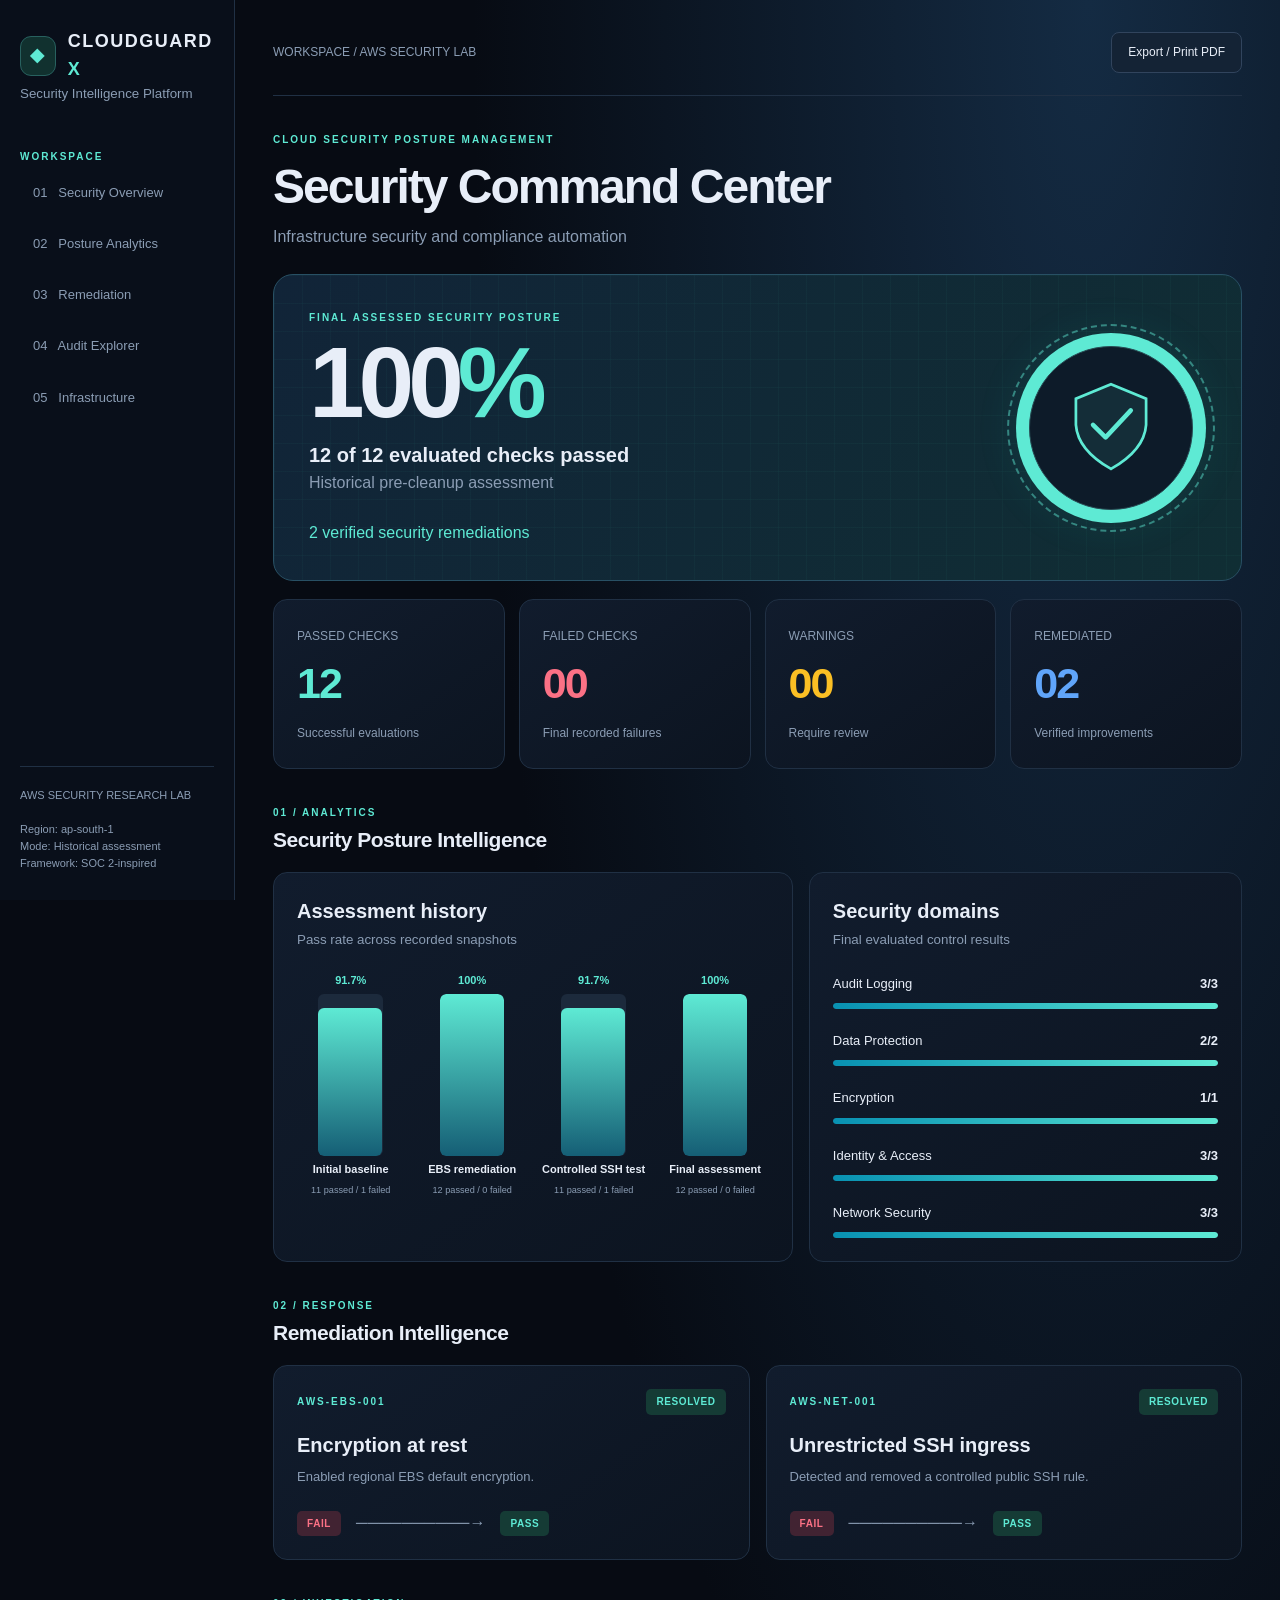
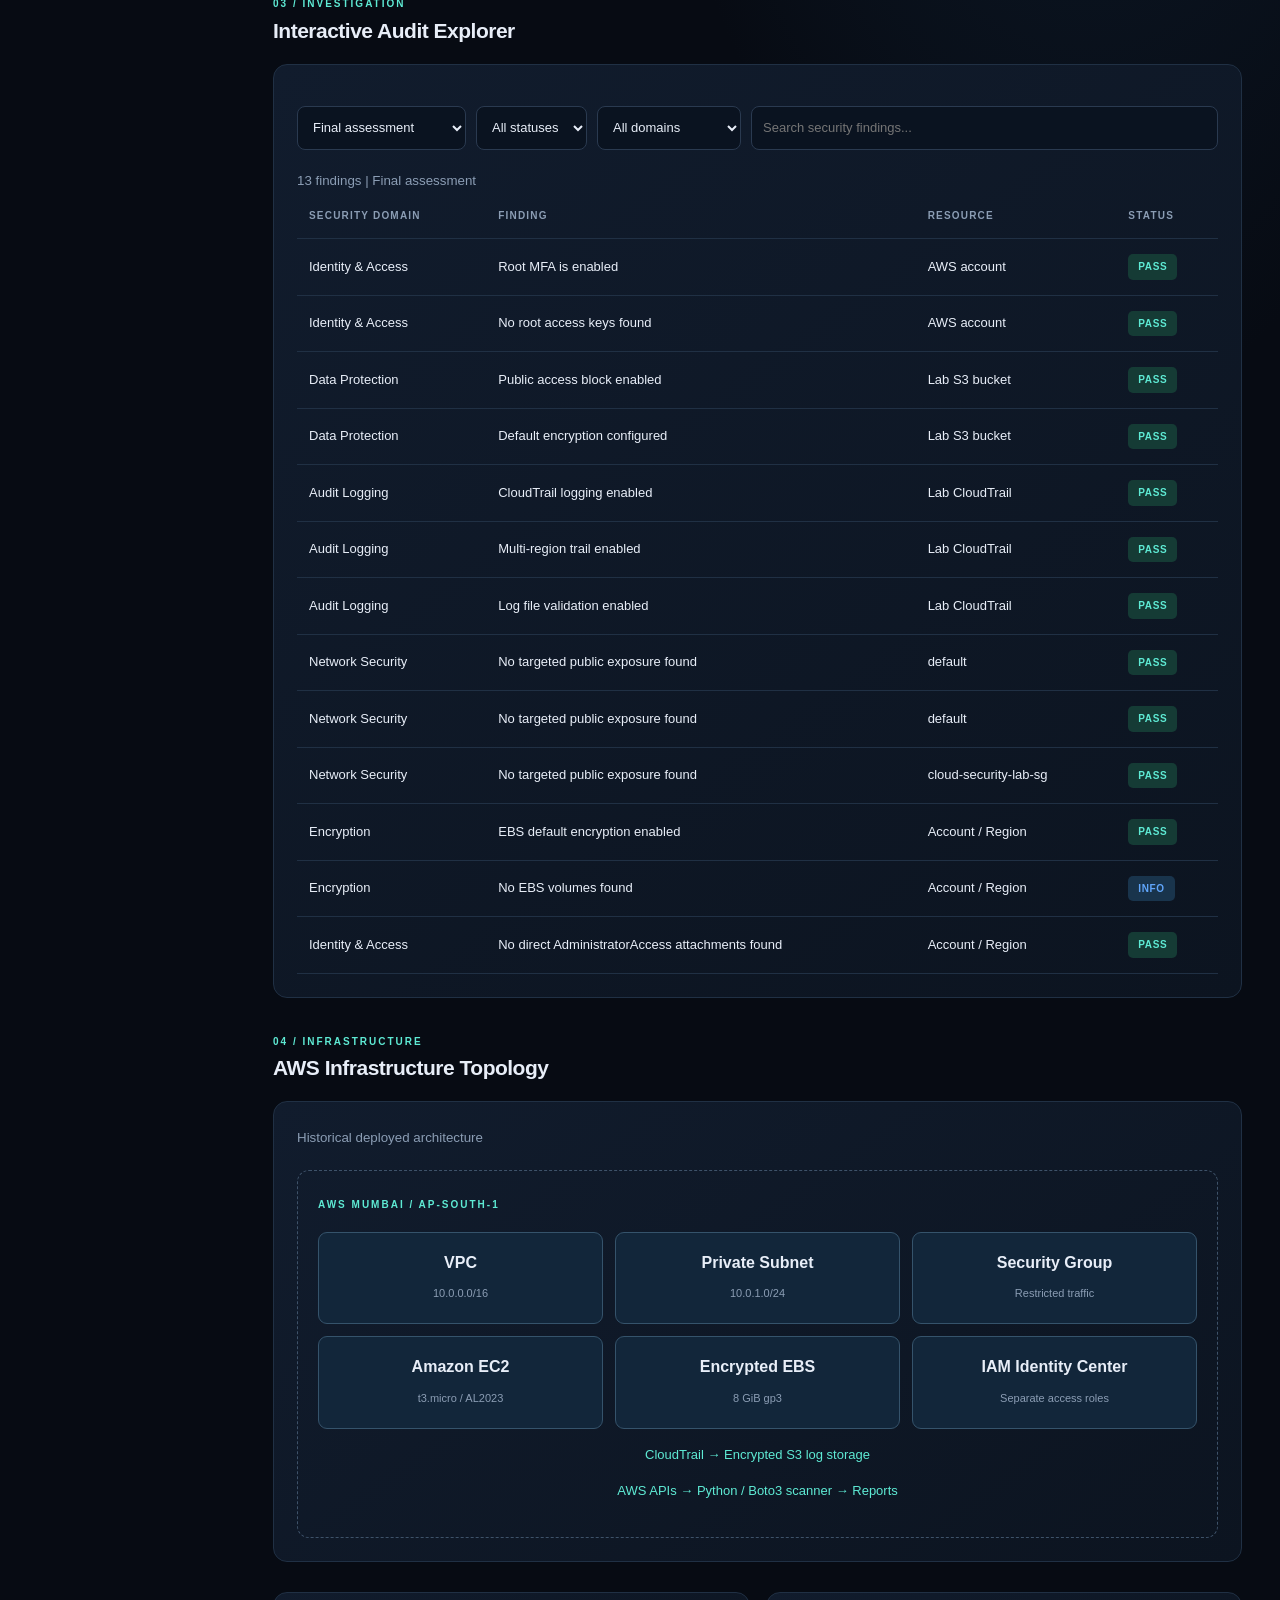
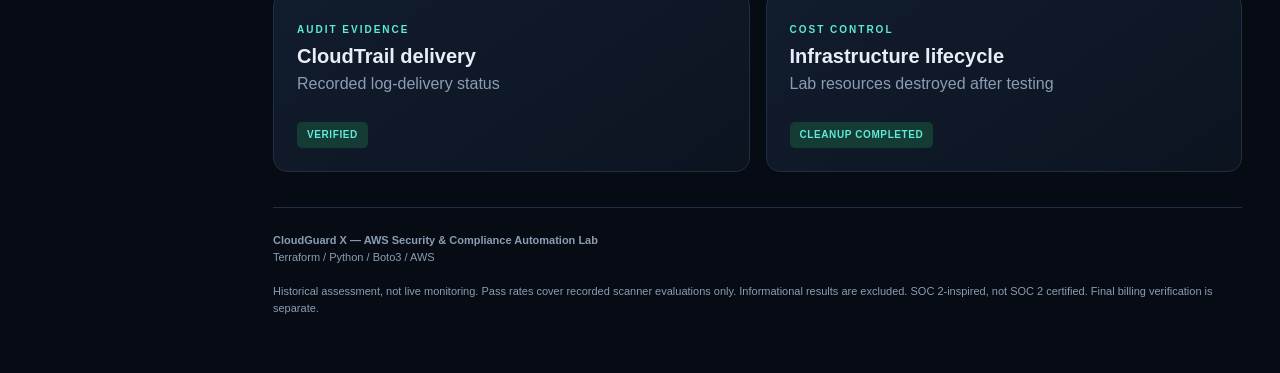
==== docs/index.html @ 939eb511 "Initial release: CloudGuard X Implemented AWS cloud security infrastructure using Terraform, automat" ====
<!DOCTYPE html>
<html lang="en">
<head>
<meta charset="UTF-8">
<meta name="viewport" content="width=device-width,initial-scale=1">
<title>CloudGuard X | Security Intelligence</title>
<style>
:root {
  --bg:#070b13;
  --panel:#0d1725;
  --line:#203044;
  --text:#e8eef8;
  --muted:#8b9db4;
  --green:#5eead4;
  --red:#fb7185;
  --yellow:#fbbf24;
  --blue:#60a5fa;
}

* {box-sizing:border-box}
html {scroll-behavior:smooth}

body {
  margin:0;
  color:var(--text);
  background:
    radial-gradient(ellipse at 85% 0%,#142b43,transparent 40%),
    var(--bg);
  font-family:-apple-system,BlinkMacSystemFont,
              "Segoe UI",sans-serif;
  line-height:1.55;
}

a {color:inherit;text-decoration:none}
button,input,select {font:inherit}
button {cursor:pointer}
h1,h2,h3,p {margin:0}
h1 {font-size:clamp(30px,4vw,48px);letter-spacing:-2px}
h2 {font-size:21px;letter-spacing:-.5px}
h3 {font-size:20px}
small,.muted {color:var(--muted)}

.eyebrow {
  color:var(--green);
  font-size:10px;
  font-weight:750;
  letter-spacing:2px;
}

.sidebar {
  position:fixed;
  inset:0 auto 0 0;
  width:235px;
  padding:28px 20px;
  background:#090f1a;
  border-right:1px solid var(--line);
  display:flex;
  flex-direction:column;
  z-index:10;
}

.logo {
  display:flex;
  align-items:center;
  gap:12px;
  font-size:18px;
  font-weight:800;
  letter-spacing:1.5px;
}

.logo-icon {
  display:grid;
  place-items:center;
  width:40px;height:40px;
  border:1px solid #28615f;
  border-radius:11px;
  color:var(--green);
  background:#11312f;
}

nav {margin-top:45px}
nav a {
  display:block;
  color:var(--muted);
  font-size:13px;
  padding:13px;
  margin:5px 0;
  border-radius:8px;
  transition:.2s;
}

nav a:hover {
  background:#142a39;
  color:var(--green);
  transform:translateX(3px);
}

.sidebar-bottom {
  margin-top:auto;
  border-top:1px solid var(--line);
  padding-top:20px;
  font-size:11px;
  color:var(--muted);
}

main {
  margin-left:235px;
  padding:32px 38px;
  max-width:1800px;
}

.between {
  display:flex;
  align-items:center;
  justify-content:space-between;
  gap:12px;
}

.topbar {
  padding-bottom:22px;
  border-bottom:1px solid var(--line);
  font-size:12px;
}

.btn {
  color:var(--text);
  background:#142335;
  border:1px solid #31445d;
  padding:10px 16px;
  border-radius:8px;
  font-size:12px;
}

.btn:hover {border-color:var(--green)}

.page-title {padding:30px 0 24px}
.page-title p {color:var(--muted)}

.hero {
  position:relative;
  overflow:hidden;
  display:flex;
  align-items:center;
  justify-content:space-between;
  gap:30px;
  border:1px solid #285064;
  border-radius:20px;
  padding:35px;
  background:
    linear-gradient(#5eead408 1px,transparent 1px),
    linear-gradient(90deg,#5eead408 1px,transparent 1px),
    linear-gradient(120deg,#112438,#102e34);
  background-size:28px 28px,28px 28px,100% 100%;
}

.score {
  font-size:clamp(65px,8vw,100px);
  line-height:1.15;
  font-weight:800;
  letter-spacing:-6px;
}

.green {color:var(--green)}
.red {color:var(--red)}
.yellow {color:var(--yellow)}
.blue {color:var(--blue)}

.radar {
  width:190px;height:190px;
  flex-shrink:0;
  border-radius:50%;
  padding:13px;
  background:conic-gradient(
    var(--green) var(--score),#26394a 0
  );
  box-shadow:0 0 45px #2dd4bf18;
}

.radar-inner {
  width:100%;height:100%;
  border:1px solid #284c54;
  border-radius:50%;
  background:#0d1b29;
  display:grid;
  place-items:center;
}

.radar svg {width:90px}

.metrics {
  display:grid;
  grid-template-columns:repeat(4,1fr);
  gap:14px;
  margin:18px 0 28px;
}

.panel,.metric-card {
  background:linear-gradient(145deg,#111c2d,#0c1420);
  border:1px solid var(--line);
  border-radius:14px;
  padding:23px;
}

.metric-card {transition:.25s}
.metric-card:hover {
  transform:translateY(-4px);
  border-color:#3e6378;
}

.metric-card small {font-size:12px}

.metric {
  font-size:43px;
  font-weight:750;
  letter-spacing:-2px;
  line-height:1.3;
  margin:8px 0;
}

.columns {
  display:grid;
  grid-template-columns:1.2fr 1fr;
  gap:16px;
}

.section {margin-top:30px}
.section-title {margin-bottom:16px}

.chart {
  height:225px;
  display:grid;
  grid-template-columns:repeat(4,1fr);
  gap:14px;
  margin-top:20px;
}

.history-item {
  display:flex;
  flex-direction:column;
  align-items:center;
  text-align:center;
  font-size:11px;
  gap:5px;
}

.chart-value {
  color:var(--green);
  font-weight:700;
}

.chart-track {
  width:60%;
  flex:1;
  background:#1c2a3c;
  border-radius:6px;
  display:flex;
  align-items:flex-end;
  overflow:hidden;
}

.chart-bar {
  width:100%;
  background:linear-gradient(0deg,#155e75,#5eead4);
  border-radius:6px;
}

.domain {margin-top:22px;font-size:13px}

.track {
  background:#233145;
  height:6px;
  border-radius:20px;
  overflow:hidden;
  margin-top:9px;
}

.track i {
  display:block;
  height:100%;
  border-radius:20px;
  background:linear-gradient(90deg,#0891b2,#5eead4);
}

.two {
  display:grid;
  grid-template-columns:1fr 1fr;
  gap:16px;
}

.remediation h3 {margin:15px 0 6px}
.remediation p {font-size:13px;color:var(--muted)}
.transition {margin-top:24px;display:flex;gap:15px}

.status {
  display:inline-block;
  font-weight:700;
  font-size:10px;
  letter-spacing:.6px;
  padding:5px 10px;
  border-radius:5px;
  white-space:nowrap;
}

.pass {color:var(--green);background:#153b35}
.fail {color:var(--red);background:#412332}
.warn {color:var(--yellow);background:#3e3120}
.info {color:var(--blue);background:#19344c}

.toolbar {
  display:flex;
  flex-wrap:wrap;
  gap:10px;
  margin:18px 0;
}

select,input {
  background:#0a1320;
  color:var(--text);
  border:1px solid #2a3a50;
  border-radius:8px;
  padding:11px;
  font-size:13px;
  outline:none;
}

input:focus,select:focus {border-color:var(--green)}
input {flex:1;min-width:160px}

.table-wrap {overflow-x:auto}
table {width:100%;border-collapse:collapse;font-size:13px}
th,td {
  text-align:left;
  padding:15px 12px;
  border-bottom:1px solid var(--line);
}
th {
  color:var(--muted);
  font-size:10px;
  text-transform:uppercase;
  letter-spacing:1.2px;
}
tbody tr:hover {background:#152338}

.architecture {
  padding:20px;
  border:1px dashed #3e5269;
  border-radius:12px;
  margin-top:20px;
}

.nodes {
  display:grid;
  grid-template-columns:repeat(3,1fr);
  gap:12px;
  margin:16px 0;
}

.node {
  border:1px solid #35536b;
  background:#12263a;
  padding:18px 10px;
  text-align:center;
  border-radius:9px;
}

.node b {display:block;margin-bottom:5px}
.node small {font-size:11px}

.flow {
  text-align:center;
  color:var(--green);
  font-size:13px;
  margin:16px 0;
}

footer {
  border-top:1px solid var(--line);
  margin-top:35px;
  padding:24px 0;
  color:var(--muted);
  font-size:11px;
}

@media(max-width:1100px) {
  .sidebar {width:190px}
  main {margin-left:190px;padding:25px}
  .columns {grid-template-columns:1fr}
}

@media(max-width:800px) {
  .sidebar {display:none}
  main {margin:0;padding:20px}
  .metrics {grid-template-columns:repeat(2,1fr)}
  .two {grid-template-columns:1fr}
}

@media(max-width:500px) {
  .hero {flex-direction:column;align-items:flex-start}
  .radar {align-self:center}
  .nodes {grid-template-columns:1fr}
  .panel {padding:16px}
}

@media print {
  .sidebar,.toolbar,.btn {display:none}
  main {margin:0;padding:10px}
  body {-webkit-print-color-adjust:exact;print-color-adjust:exact}
  .panel,.hero {break-inside:avoid}
}

@keyframes radarSpin {
    to { transform: rotate(360deg); }
}

@keyframes shieldPulse {
    0%, 100% {
        filter: drop-shadow(0 0 5px #5eead4);
    }
    50% {
        filter: drop-shadow(0 0 20px #5eead4);
    }
}

@keyframes growUp {
    from { transform: scaleY(0); }
    to { transform: scaleY(1); }
}

@keyframes growRight {
    from { transform: scaleX(0); }
    to { transform: scaleX(1); }
}

@keyframes gridMove {
    from { background-position: 0 0; }
    to { background-position: 28px 28px; }
}

.radar {
    position: relative;
    isolation: isolate;
}

.radar::after {
    content: "";
    position: absolute;
    inset: -9px;
    border: 2px dashed #5eead477;
    border-radius: 50%;
    animation: radarSpin 18s linear infinite;
    pointer-events: none;
}

.radar-inner svg {
    animation: shieldPulse 3s ease-in-out infinite;
}

.hero {
    animation: gridMove 5s linear infinite;
}

.chart-bar {
    transform-origin: bottom;
    animation: growUp 1.6s ease-out both;
}

.track i {
    transform-origin: left;
    animation: growRight 1.8s ease-out both;
}

.node {
    transition: transform .3s, box-shadow .3s,
                border-color .3s;
}

.node:hover {
    transform: translateY(-5px);
    border-color: #5eead4;
    box-shadow: 0 0 25px #2dd4bf25;
}

.metric-card:hover {
    box-shadow: 0 0 30px #5eead415;
}

.reveal {
    opacity: 0;
    transform: translateY(20px);
    transition: opacity .7s ease, transform .7s ease;
}

.reveal.visible {
    opacity: 1;
    transform: translateY(0);
}

@media (prefers-reduced-motion: reduce) {
    *, *::before, *::after {
        animation: none !important;
        transition: none !important;
        scroll-behavior: auto !important;
    }

    .reveal {
        opacity: 1;
        transform: none;
    }
}

@media print {
    .reveal {
        opacity: 1;
        transform: none;
    }
}
</style>
</head>

<body>

<aside class="sidebar">
  <div class="logo">
    <span class="logo-icon">&#9670;</span>
    <span>CLOUDGUARD <span class="green">X</span></span>
  </div>
  <small>Security Intelligence Platform</small>

  <nav>
    <div class="eyebrow">WORKSPACE</div>
    <a href="#overview">01 &nbsp; Security Overview</a>
    <a href="#analytics">02 &nbsp; Posture Analytics</a>
    <a href="#remediation">03 &nbsp; Remediation</a>
    <a href="#explorer">04 &nbsp; Audit Explorer</a>
    <a href="#architecture">05 &nbsp; Infrastructure</a>
  </nav>

  <div class="sidebar-bottom">
    AWS SECURITY RESEARCH LAB<br><br>
    Region: ap-south-1<br>
    Mode: Historical assessment<br>
    Framework: SOC 2-inspired
  </div>
</aside>

<main>

<div class="topbar between">
  <span class="muted">WORKSPACE / AWS SECURITY LAB</span>
  <button class="btn" onclick="window.print()">
    Export / Print PDF
  </button>
</div>

<header class="page-title" id="overview">
  <span class="eyebrow">CLOUD SECURITY POSTURE MANAGEMENT</span>
  <h1>Security Command Center</h1>
  <p>Infrastructure security and compliance automation</p>
</header>

<section class="hero">
  <div>
    <div class="eyebrow">FINAL ASSESSED SECURITY POSTURE</div>
    <div class="score">100<span class="green">%</span></div>
    <h3>12 of 12 evaluated checks passed</h3>
    <p class="muted">Historical pre-cleanup assessment</p>
    <br>
    <span class="green">2 verified security remediations</span>
  </div>

  <div class="radar" style="--score:100.0%">
    <div class="radar-inner">
      <svg viewBox="0 0 100 110">
        <path d="M50 7 L89 23 V52 Q87 80 50 101
                 Q13 80 11 52 V23 Z"
              fill="#5eead415" stroke="#5eead4"
              stroke-width="3"/>
        <path d="M30 52 L44 66 L72 36"
              fill="none" stroke="#5eead4"
              stroke-width="5" stroke-linecap="round"
              stroke-linejoin="round"/>
      </svg>
    </div>
  </div>
</section>

<div class="metrics">
  <div class="metric-card">
    <small>PASSED CHECKS</small>
    <div class="metric green">12</div>
    <small>Successful evaluations</small>
  </div>
  <div class="metric-card">
    <small>FAILED CHECKS</small>
    <div class="metric red">00</div>
    <small>Final recorded failures</small>
  </div>
  <div class="metric-card">
    <small>WARNINGS</small>
    <div class="metric yellow">00</div>
    <small>Require review</small>
  </div>
  <div class="metric-card">
    <small>REMEDIATED</small>
    <div class="metric blue">02</div>
    <small>Verified improvements</small>
  </div>
</div>

<section id="analytics" class="section">
  <div class="section-title">
    <span class="eyebrow">01 / ANALYTICS</span>
    <h2>Security Posture Intelligence</h2>
  </div>
  <div class="columns">
    <div class="panel">
      <h3>Assessment history</h3>
      <small>Pass rate across recorded snapshots</small>
      <div class="chart">
    <div class="history-item">
      <div class="chart-value">91.7%</div>
      <div class="chart-track">
        <div class="chart-bar"
             style="height:91.7%"></div>
      </div>
      <strong>Initial baseline</strong>
      <small>11 passed /
             1 failed</small>
    </div>
    
    <div class="history-item">
      <div class="chart-value">100%</div>
      <div class="chart-track">
        <div class="chart-bar"
             style="height:100.0%"></div>
      </div>
      <strong>EBS remediation</strong>
      <small>12 passed /
             0 failed</small>
    </div>
    
    <div class="history-item">
      <div class="chart-value">91.7%</div>
      <div class="chart-track">
        <div class="chart-bar"
             style="height:91.7%"></div>
      </div>
      <strong>Controlled SSH test</strong>
      <small>11 passed /
             1 failed</small>
    </div>
    
    <div class="history-item">
      <div class="chart-value">100%</div>
      <div class="chart-track">
        <div class="chart-bar"
             style="height:100.0%"></div>
      </div>
      <strong>Final assessment</strong>
      <small>12 passed /
             0 failed</small>
    </div>
    </div>
    </div>

    <div class="panel">
      <h3>Security domains</h3>
      <small>Final evaluated control results</small>
      
    <div class="domain">
      <div class="between">
        <span>Audit Logging</span>
        <strong>3/3</strong>
      </div>
      <div class="track">
        <i style="width:100.0%"></i>
      </div>
    </div>
    
    <div class="domain">
      <div class="between">
        <span>Data Protection</span>
        <strong>2/2</strong>
      </div>
      <div class="track">
        <i style="width:100.0%"></i>
      </div>
    </div>
    
    <div class="domain">
      <div class="between">
        <span>Encryption</span>
        <strong>1/1</strong>
      </div>
      <div class="track">
        <i style="width:100.0%"></i>
      </div>
    </div>
    
    <div class="domain">
      <div class="between">
        <span>Identity &amp; Access</span>
        <strong>3/3</strong>
      </div>
      <div class="track">
        <i style="width:100.0%"></i>
      </div>
    </div>
    
    <div class="domain">
      <div class="between">
        <span>Network Security</span>
        <strong>3/3</strong>
      </div>
      <div class="track">
        <i style="width:100.0%"></i>
      </div>
    </div>
    
    </div>
  </div>
</section>

<section id="remediation" class="section">
  <div class="section-title">
    <span class="eyebrow">02 / RESPONSE</span>
    <h2>Remediation Intelligence</h2>
  </div>
  <div class="two">
    <article class="panel remediation">
      <div class="between">
        <span class="eyebrow">AWS-EBS-001</span>
        <span class="status pass">RESOLVED</span>
      </div>
      <h3>Encryption at rest</h3>
      <p>Enabled regional EBS default encryption.</p>
      <div class="transition">
        <span class="status fail">FAIL</span>
        <span class="muted">──────────→</span>
        <span class="status pass">
          PASS
        </span>
      </div>
    </article>
    
    <article class="panel remediation">
      <div class="between">
        <span class="eyebrow">AWS-NET-001</span>
        <span class="status pass">RESOLVED</span>
      </div>
      <h3>Unrestricted SSH ingress</h3>
      <p>Detected and removed a controlled public SSH rule.</p>
      <div class="transition">
        <span class="status fail">FAIL</span>
        <span class="muted">──────────→</span>
        <span class="status pass">
          PASS
        </span>
      </div>
    </article>
    </div>
</section>

<section id="explorer" class="section">
  <div class="section-title">
    <span class="eyebrow">03 / INVESTIGATION</span>
    <h2>Interactive Audit Explorer</h2>
  </div>

  <div class="panel">
    <div class="toolbar">
      <select id="stage" aria-label="Audit snapshot">
        <option value="baseline">Baseline</option>
        <option value="ebs">EBS remediation</option>
        <option value="ssh">SSH misconfiguration</option>
        <option value="final" selected>Final assessment</option>
      </select>

      <select id="status" aria-label="Status">
        <option value="ALL">All statuses</option>
        <option>PASS</option>
        <option>FAIL</option>
        <option>WARN</option>
        <option>INFO</option>
      </select>

      <select id="domain" aria-label="Security domain">
        <option value="ALL">All domains</option>
      </select>

      <input id="search" aria-label="Search findings"
             placeholder="Search security findings...">
    </div>

    <small id="result-count"></small>

    <div class="table-wrap">
      <table>
        <thead>
          <tr>
            <th>Security domain</th>
            <th>Finding</th>
            <th>Resource</th>
            <th>Status</th>
          </tr>
        </thead>
        <tbody id="results"></tbody>
      </table>
    </div>
  </div>
</section>

<section id="architecture" class="section">
  <div class="section-title">
    <span class="eyebrow">04 / INFRASTRUCTURE</span>
    <h2>AWS Infrastructure Topology</h2>
  </div>

  <div class="panel">
    <small>Historical deployed architecture</small>

    <div class="architecture">
      <span class="eyebrow">AWS MUMBAI / AP-SOUTH-1</span>

      <div class="nodes">
        <div class="node">
          <b>VPC</b><small>10.0.0.0/16</small>
        </div>
        <div class="node">
          <b>Private Subnet</b><small>10.0.1.0/24</small>
        </div>
        <div class="node">
          <b>Security Group</b><small>Restricted traffic</small>
        </div>
        <div class="node">
          <b>Amazon EC2</b><small>t3.micro / AL2023</small>
        </div>
        <div class="node">
          <b>Encrypted EBS</b><small>8 GiB gp3</small>
        </div>
        <div class="node">
          <b>IAM Identity Center</b><small>Separate access roles</small>
        </div>
      </div>

      <div class="flow">CloudTrail &#8594; Encrypted S3 log storage</div>
      <div class="flow">AWS APIs &#8594; Python / Boto3 scanner &#8594; Reports</div>
    </div>
  </div>

  <div class="two section">
    <div class="panel">
      <span class="eyebrow">AUDIT EVIDENCE</span>
      <h3>CloudTrail delivery</h3>
      <p class="muted">Recorded log-delivery status</p><br>
      <span class="status pass">
        VERIFIED
      </span>
    </div>

    <div class="panel">
      <span class="eyebrow">COST CONTROL</span>
      <h3>Infrastructure lifecycle</h3>
      <p class="muted">Lab resources destroyed after testing</p><br>
      <span class="status pass">CLEANUP COMPLETED</span>
    </div>
  </div>
</section>

<footer>
  <strong>CloudGuard X — AWS Security & Compliance Automation Lab</strong>
  <p>Terraform / Python / Boto3 / AWS</p><br>
  <p>Historical assessment, not live monitoring.
     Pass rates cover recorded scanner evaluations only.
     Informational results are excluded.
     SOC 2-inspired, not SOC 2 certified.
     Final billing verification is separate.</p>
</footer>

</main>

<script type="application/json" id="audit-data">{"snapshots": {"baseline": [{"domain": "Identity & Access", "resource": "AWS account", "status": "PASS", "message": "Root MFA is enabled"}, {"domain": "Identity & Access", "resource": "AWS account", "status": "PASS", "message": "No root access keys found"}, {"domain": "Data Protection", "resource": "Lab S3 bucket", "status": "PASS", "message": "Public access block enabled"}, {"domain": "Data Protection", "resource": "Lab S3 bucket", "status": "PASS", "message": "Default encryption configured"}, {"domain": "Audit Logging", "resource": "Lab CloudTrail", "status": "PASS", "message": "CloudTrail logging enabled"}, {"domain": "Audit Logging", "resource": "Lab CloudTrail", "status": "PASS", "message": "Multi-region trail enabled"}, {"domain": "Audit Logging", "resource": "Lab CloudTrail", "status": "PASS", "message": "Log file validation enabled"}, {"domain": "Network Security", "resource": "default", "status": "PASS", "message": "No targeted public exposure found"}, {"domain": "Network Security", "resource": "default", "status": "PASS", "message": "No targeted public exposure found"}, {"domain": "Network Security", "resource": "cloud-security-lab-sg", "status": "PASS", "message": "No targeted public exposure found"}, {"domain": "Encryption", "resource": "Account / Region", "status": "FAIL", "message": "EBS default encryption disabled"}, {"domain": "Encryption", "resource": "Account / Region", "status": "INFO", "message": "No EBS volumes found"}, {"domain": "Identity & Access", "resource": "Account / Region", "status": "PASS", "message": "No direct AdministratorAccess attachments found"}], "ebs": [{"domain": "Identity & Access", "resource": "AWS account", "status": "PASS", "message": "Root MFA is enabled"}, {"domain": "Identity & Access", "resource": "AWS account", "status": "PASS", "message": "No root access keys found"}, {"domain": "Data Protection", "resource": "Lab S3 bucket", "status": "PASS", "message": "Public access block enabled"}, {"domain": "Data Protection", "resource": "Lab S3 bucket", "status": "PASS", "message": "Default encryption configured"}, {"domain": "Audit Logging", "resource": "Lab CloudTrail", "status": "PASS", "message": "CloudTrail logging enabled"}, {"domain": "Audit Logging", "resource": "Lab CloudTrail", "status": "PASS", "message": "Multi-region trail enabled"}, {"domain": "Audit Logging", "resource": "Lab CloudTrail", "status": "PASS", "message": "Log file validation enabled"}, {"domain": "Network Security", "resource": "default", "status": "PASS", "message": "No targeted public exposure found"}, {"domain": "Network Security", "resource": "default", "status": "PASS", "message": "No targeted public exposure found"}, {"domain": "Network Security", "resource": "cloud-security-lab-sg", "status": "PASS", "message": "No targeted public exposure found"}, {"domain": "Encryption", "resource": "Account / Region", "status": "PASS", "message": "EBS default encryption enabled"}, {"domain": "Encryption", "resource": "Account / Region", "status": "INFO", "message": "No EBS volumes found"}, {"domain": "Identity & Access", "resource": "Account / Region", "status": "PASS", "message": "No direct AdministratorAccess attachments found"}], "ssh": [{"domain": "Identity & Access", "resource": "AWS account", "status": "PASS", "message": "Root MFA is enabled"}, {"domain": "Identity & Access", "resource": "AWS account", "status": "PASS", "message": "No root access keys found"}, {"domain": "Data Protection", "resource": "Lab S3 bucket", "status": "PASS", "message": "Public access block enabled"}, {"domain": "Data Protection", "resource": "Lab S3 bucket", "status": "PASS", "message": "Default encryption configured"}, {"domain": "Audit Logging", "resource": "Lab CloudTrail", "status": "PASS", "message": "CloudTrail logging enabled"}, {"domain": "Audit Logging", "resource": "Lab CloudTrail", "status": "PASS", "message": "Multi-region trail enabled"}, {"domain": "Audit Logging", "resource": "Lab CloudTrail", "status": "PASS", "message": "Log file validation enabled"}, {"domain": "Network Security", "resource": "cloud-security-lab-sg", "status": "FAIL", "message": "SSH open to internet"}, {"domain": "Network Security", "resource": "default", "status": "PASS", "message": "No targeted public exposure found"}, {"domain": "Network Security", "resource": "default", "status": "PASS", "message": "No targeted public exposure found"}, {"domain": "Encryption", "resource": "Account / Region", "status": "PASS", "message": "EBS default encryption enabled"}, {"domain": "Encryption", "resource": "Account / Region", "status": "INFO", "message": "No EBS volumes found"}, {"domain": "Identity & Access", "resource": "Account / Region", "status": "PASS", "message": "No direct AdministratorAccess attachments found"}], "final": [{"domain": "Identity & Access", "resource": "AWS account", "status": "PASS", "message": "Root MFA is enabled"}, {"domain": "Identity & Access", "resource": "AWS account", "status": "PASS", "message": "No root access keys found"}, {"domain": "Data Protection", "resource": "Lab S3 bucket", "status": "PASS", "message": "Public access block enabled"}, {"domain": "Data Protection", "resource": "Lab S3 bucket", "status": "PASS", "message": "Default encryption configured"}, {"domain": "Audit Logging", "resource": "Lab CloudTrail", "status": "PASS", "message": "CloudTrail logging enabled"}, {"domain": "Audit Logging", "resource": "Lab CloudTrail", "status": "PASS", "message": "Multi-region trail enabled"}, {"domain": "Audit Logging", "resource": "Lab CloudTrail", "status": "PASS", "message": "Log file validation enabled"}, {"domain": "Network Security", "resource": "default", "status": "PASS", "message": "No targeted public exposure found"}, {"domain": "Network Security", "resource": "default", "status": "PASS", "message": "No targeted public exposure found"}, {"domain": "Network Security", "resource": "cloud-security-lab-sg", "status": "PASS", "message": "No targeted public exposure found"}, {"domain": "Encryption", "resource": "Account / Region", "status": "PASS", "message": "EBS default encryption enabled"}, {"domain": "Encryption", "resource": "Account / Region", "status": "INFO", "message": "No EBS volumes found"}, {"domain": "Identity & Access", "resource": "Account / Region", "status": "PASS", "message": "No direct AdministratorAccess attachments found"}]}, "labels": {"baseline": "Initial baseline", "ebs": "EBS remediation", "ssh": "Controlled SSH test", "final": "Final assessment"}}</script>
<script>
const model = JSON.parse(
  document.getElementById('audit-data').textContent
);

const stage = document.getElementById('stage');
const status = document.getElementById('status');
const domain = document.getElementById('domain');
const search = document.getElementById('search');
const table = document.getElementById('results');

const domains = [...new Set(
  Object.values(model.snapshots).flat().map(x=>x.domain)
)].sort();

domains.forEach(name=>{
  const option = document.createElement('option');
  option.value = name;
  option.textContent = name;
  domain.appendChild(option);
});

function render() {
  const query = search.value.toLowerCase();

  const items = model.snapshots[stage.value].filter(item=>
    (status.value==='ALL'||item.status===status.value) &&
    (domain.value==='ALL'||item.domain===domain.value) &&
    Object.values(item).join(' ').toLowerCase().includes(query)
  );

  table.replaceChildren();

  items.forEach(item=>{
    const row = document.createElement('tr');

    [item.domain,item.message,item.resource].forEach(value=>{
      const cell = document.createElement('td');
      cell.textContent = value;
      row.appendChild(cell);
    });

    const cell = document.createElement('td');
    const badge = document.createElement('span');
    badge.className = 'status '+item.status.toLowerCase();
    badge.textContent = item.status;
    cell.appendChild(badge);
    row.appendChild(cell);
    table.appendChild(row);
  });

  document.getElementById('result-count').textContent =
    items.length+' findings | '+model.labels[stage.value];
}

[stage,status,domain,search].forEach(control=>
  control.addEventListener('input',render)
);

render();

const reducedMotion = window.matchMedia(
    '(prefers-reduced-motion: reduce)'
).matches;

function animateNumber(element, target, duration) {
    const start = performance.now();

    function update(now) {
        const progress = Math.min(
            (now - start) / duration, 1
        );

        const eased = 1 - Math.pow(1 - progress, 3);

        element.textContent = Math.round(
            target * eased
        ).toString().padStart(2, '0');

        if (progress < 1) {
            requestAnimationFrame(update);
        }
    }

    requestAnimationFrame(update);
}

if (!reducedMotion) {
    document.querySelectorAll('.metric').forEach(el => {
        const target = Number(el.textContent.trim());

        if (Number.isFinite(target)) {
            animateNumber(el, target, 1500);
        }
    });

    if ('IntersectionObserver' in window) {
        const observer = new IntersectionObserver(
            entries => {
                entries.forEach(entry => {
                    if (entry.isIntersecting) {
                        entry.target.classList.add('visible');
                        observer.unobserve(entry.target);
                    }
                });
            },
            { threshold: 0.08 }
        );

        document.querySelectorAll('.section').forEach(el => {
            el.classList.add('reveal');
            observer.observe(el);
        });
    }
}
</script>
</body>
</html>
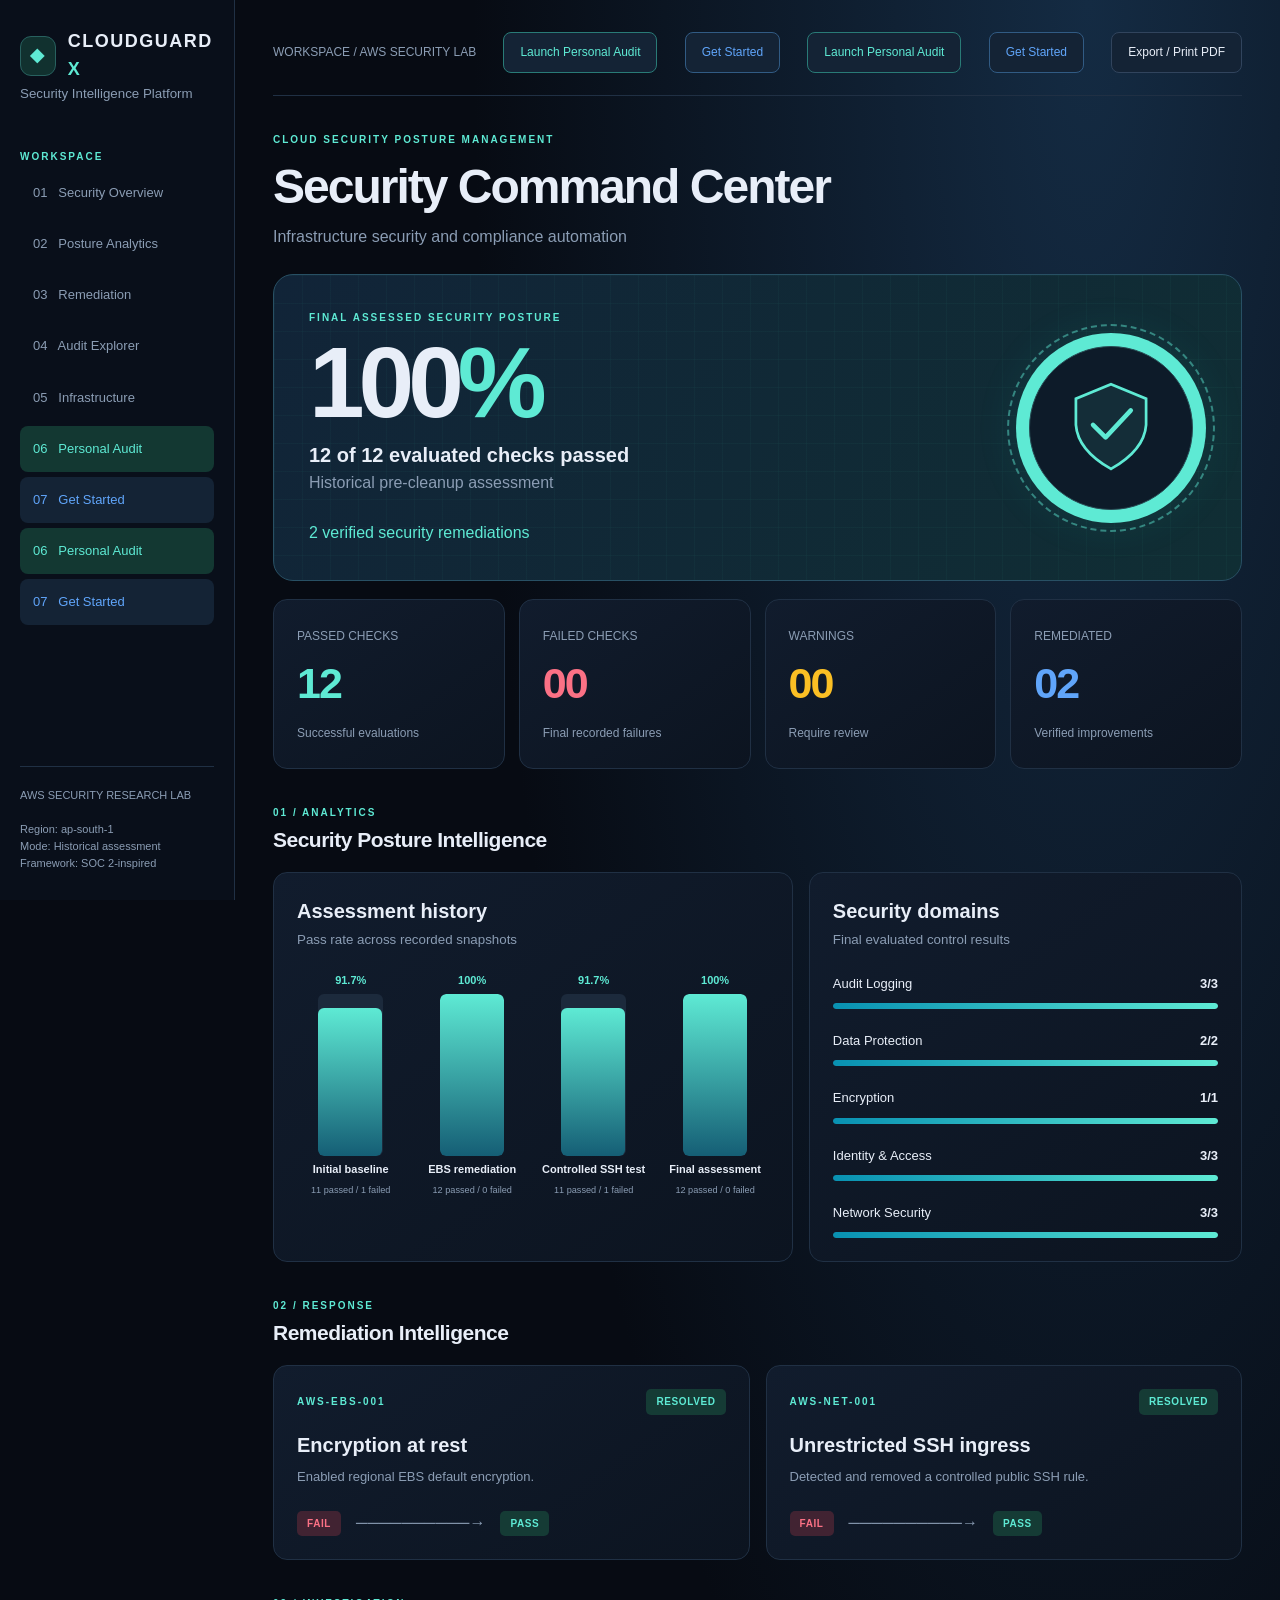
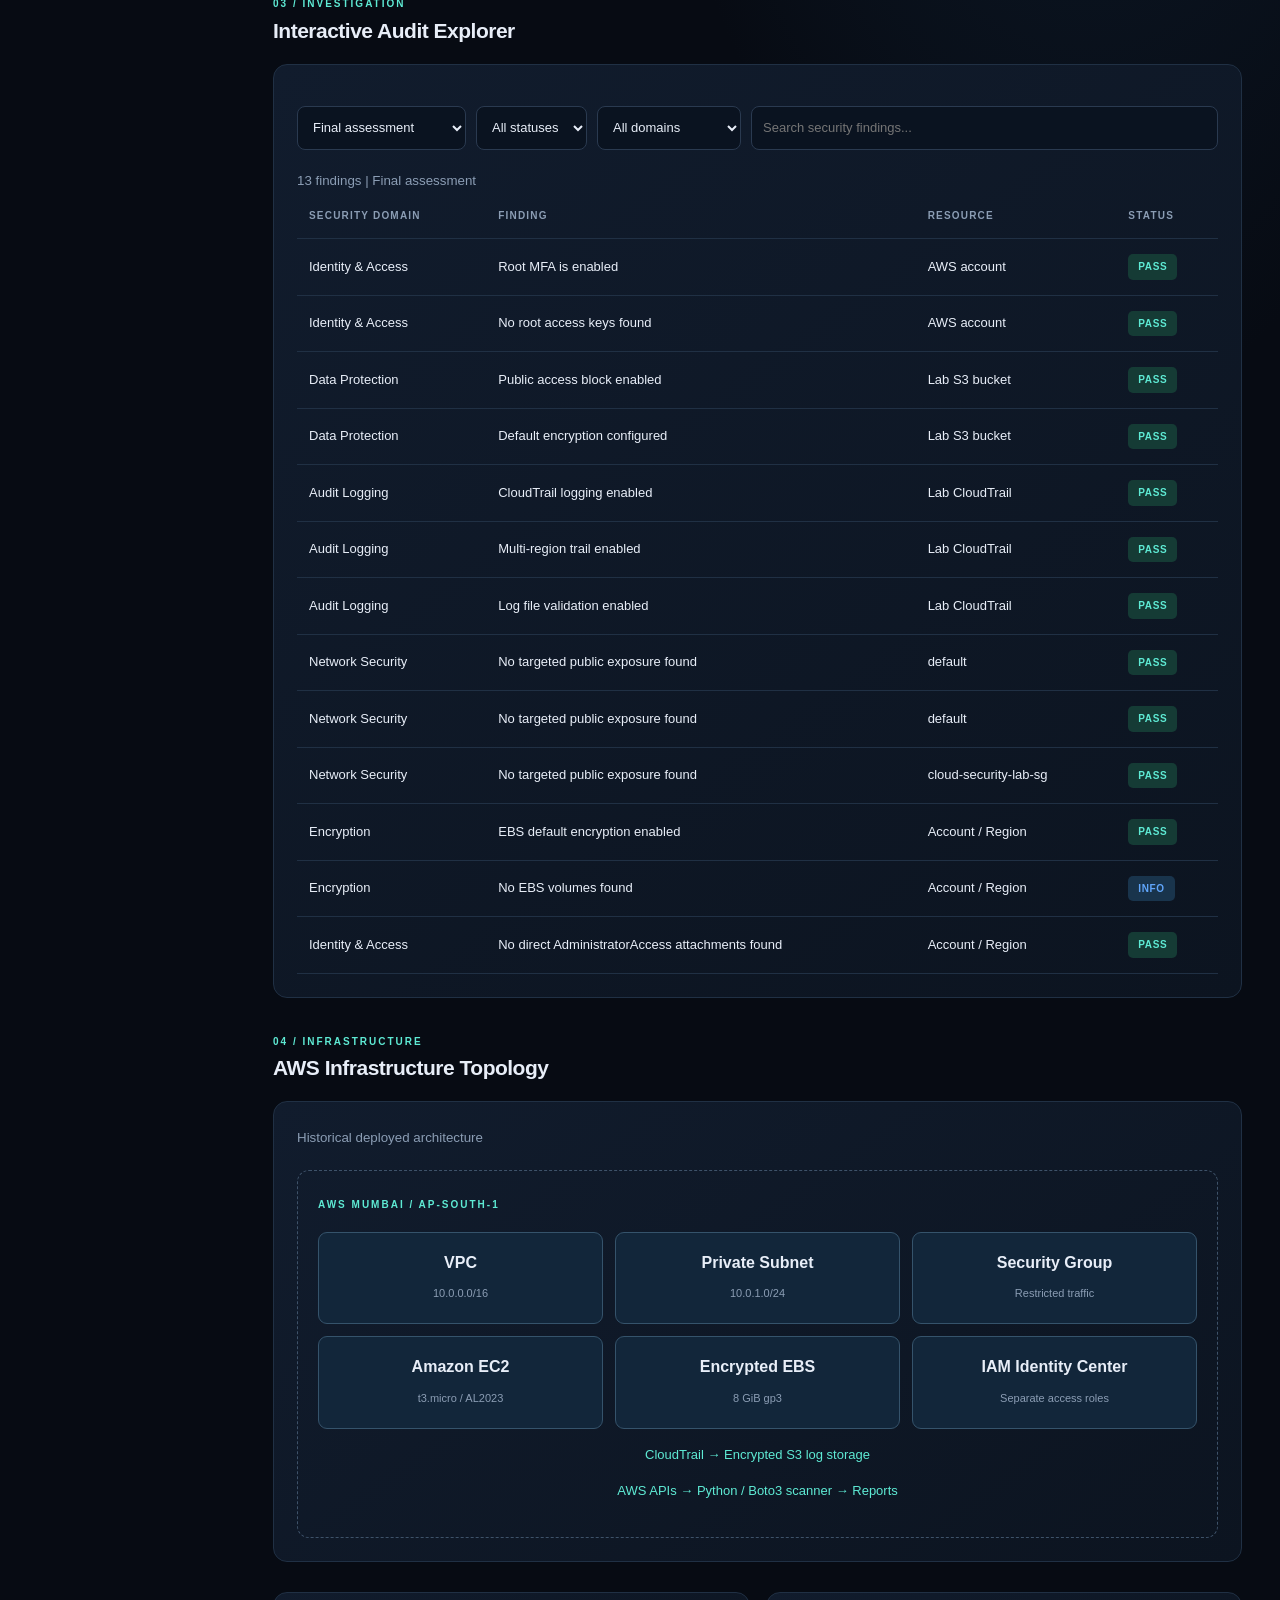
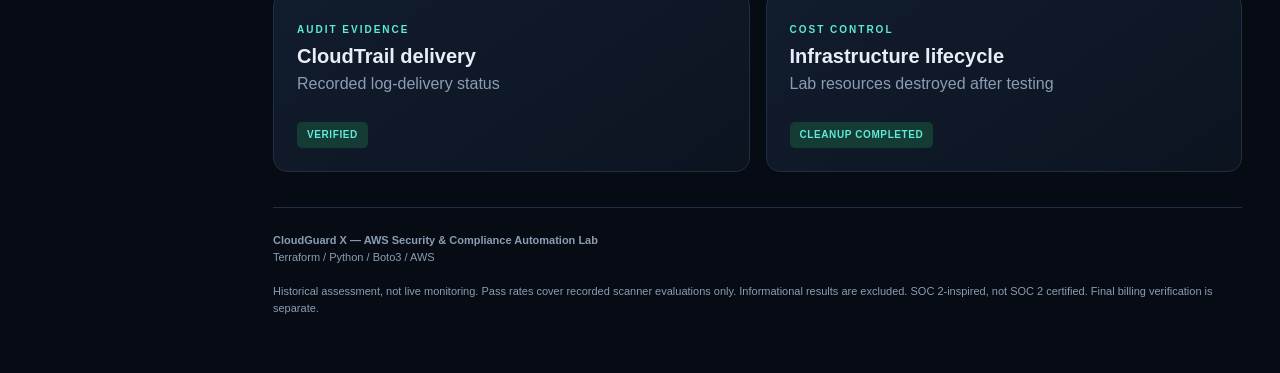
==== commit fc8817a4: "CloudGuard X V2 - Personal AWS Security Assessment Added configurable AWS scanner, structured JSON r" ====
--- a/docs/index.html
+++ b/docs/index.html
@@ -534,6 +534,23 @@
     <a href="#remediation">03 &nbsp; Remediation</a>
     <a href="#explorer">04 &nbsp; Audit Explorer</a>
     <a href="#architecture">05 &nbsp; Infrastructure</a>
+    <a href="personal-audit.html"
+   style="color:#5eead4;background:#133832;">
+    06 &nbsp; Personal Audit
+</a>
+
+<a href="get-started.html"
+   style="color:#60a5fa;background:#142335;">
+    07 &nbsp; Get Started
+</a>
+    <a href="personal-audit.html"
+    style="color:#5eead4;background:#133832;">
+    06 &nbsp; Personal Audit
+</a>
+<a href="get-started.html"
+style="color:#60a5fa;background:#142335;">
+ 07 &nbsp; Get Started
+</a>
   </nav>
 
   <div class="sidebar-bottom">
@@ -548,6 +565,27 @@
 
 <div class="topbar between">
   <span class="muted">WORKSPACE / AWS SECURITY LAB</span>
+  <a class="btn"
+  href="personal-audit.html"
+  style="color:#5eead4;border-color:#297b77;">
+    Launch Personal Audit
+</a>
+<a class="btn"
+   href="get-started.html"
+   style="color:#60a5fa;border-color:#315b84;">
+    Get Started
+</a>
+<a class="btn"
+   href="personal-audit.html"
+   style="color:#5eead4;border-color:#297b77;">
+    Launch Personal Audit
+</a>
+
+<a class="btn"
+   href="get-started.html"
+   style="color:#60a5fa;border-color:#315b84;">
+    Get Started
+</a>
   <button class="btn" onclick="window.print()">
     Export / Print PDF
   </button>
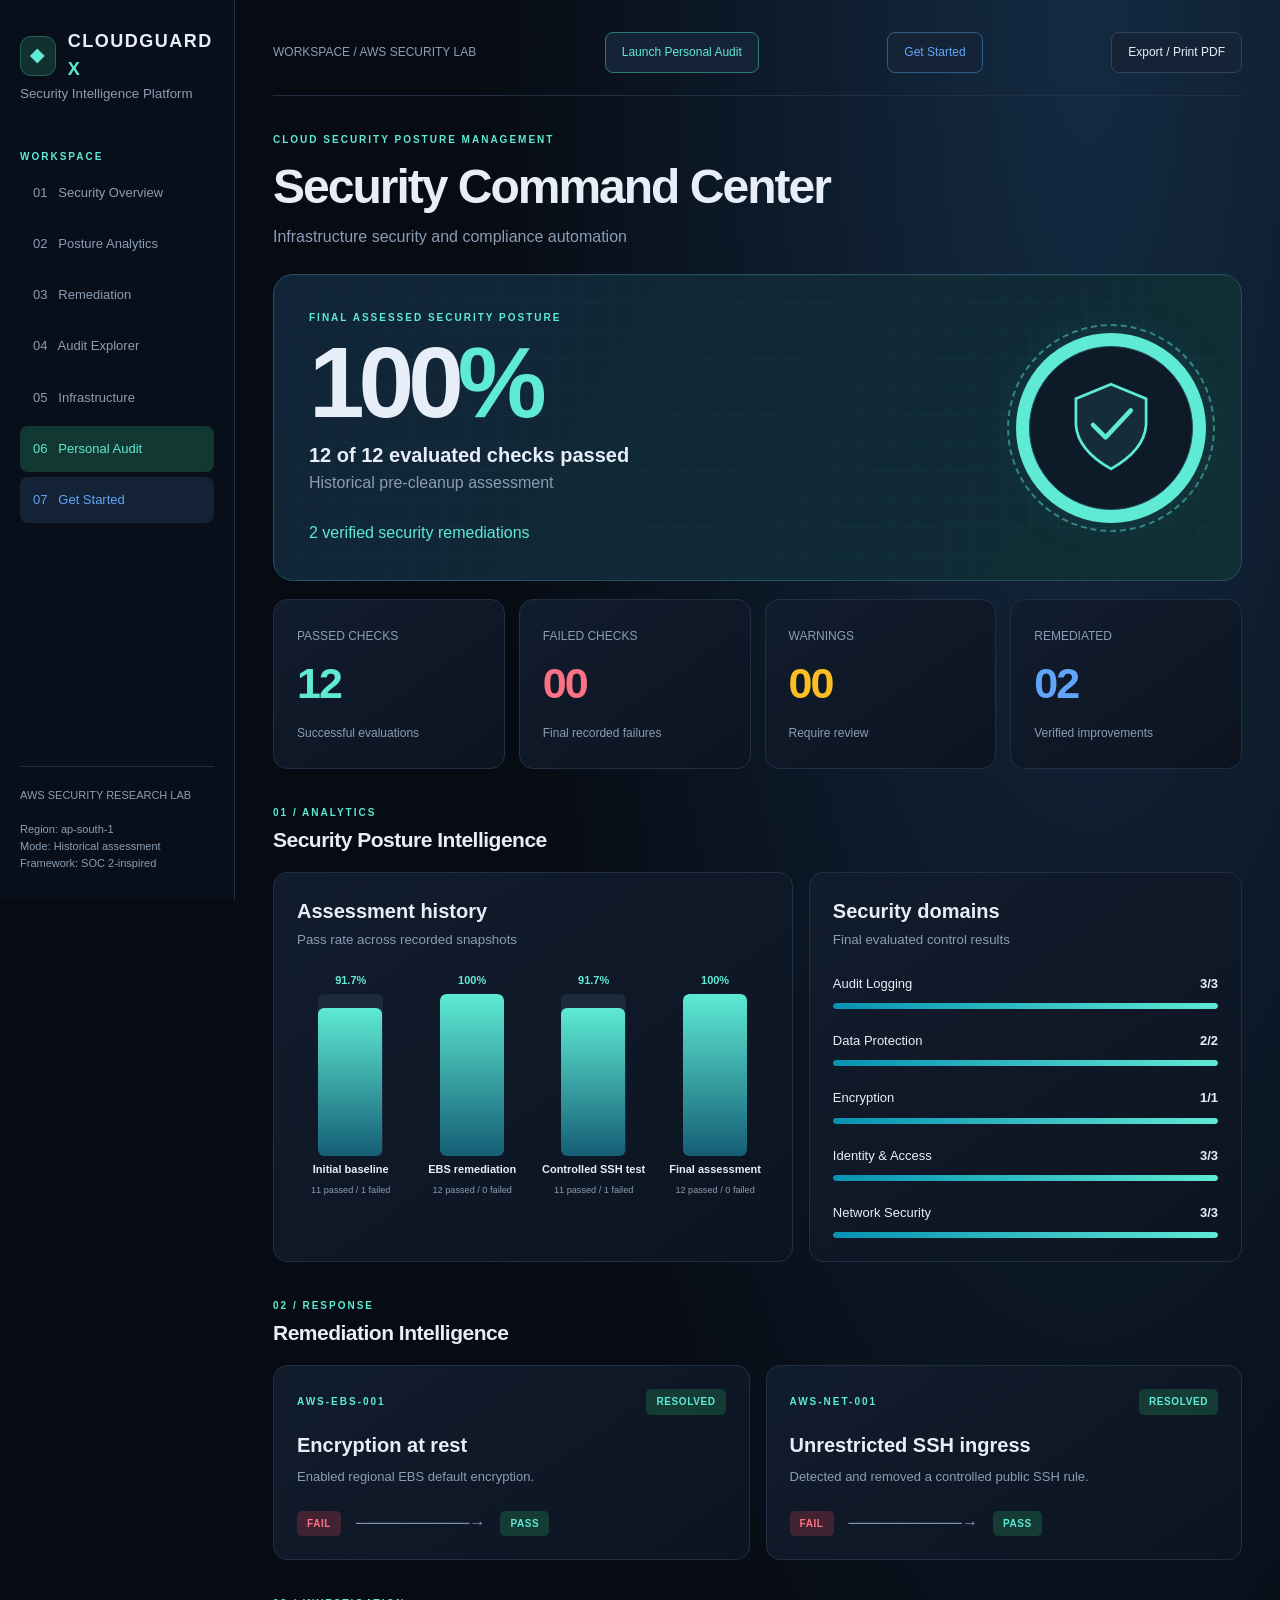
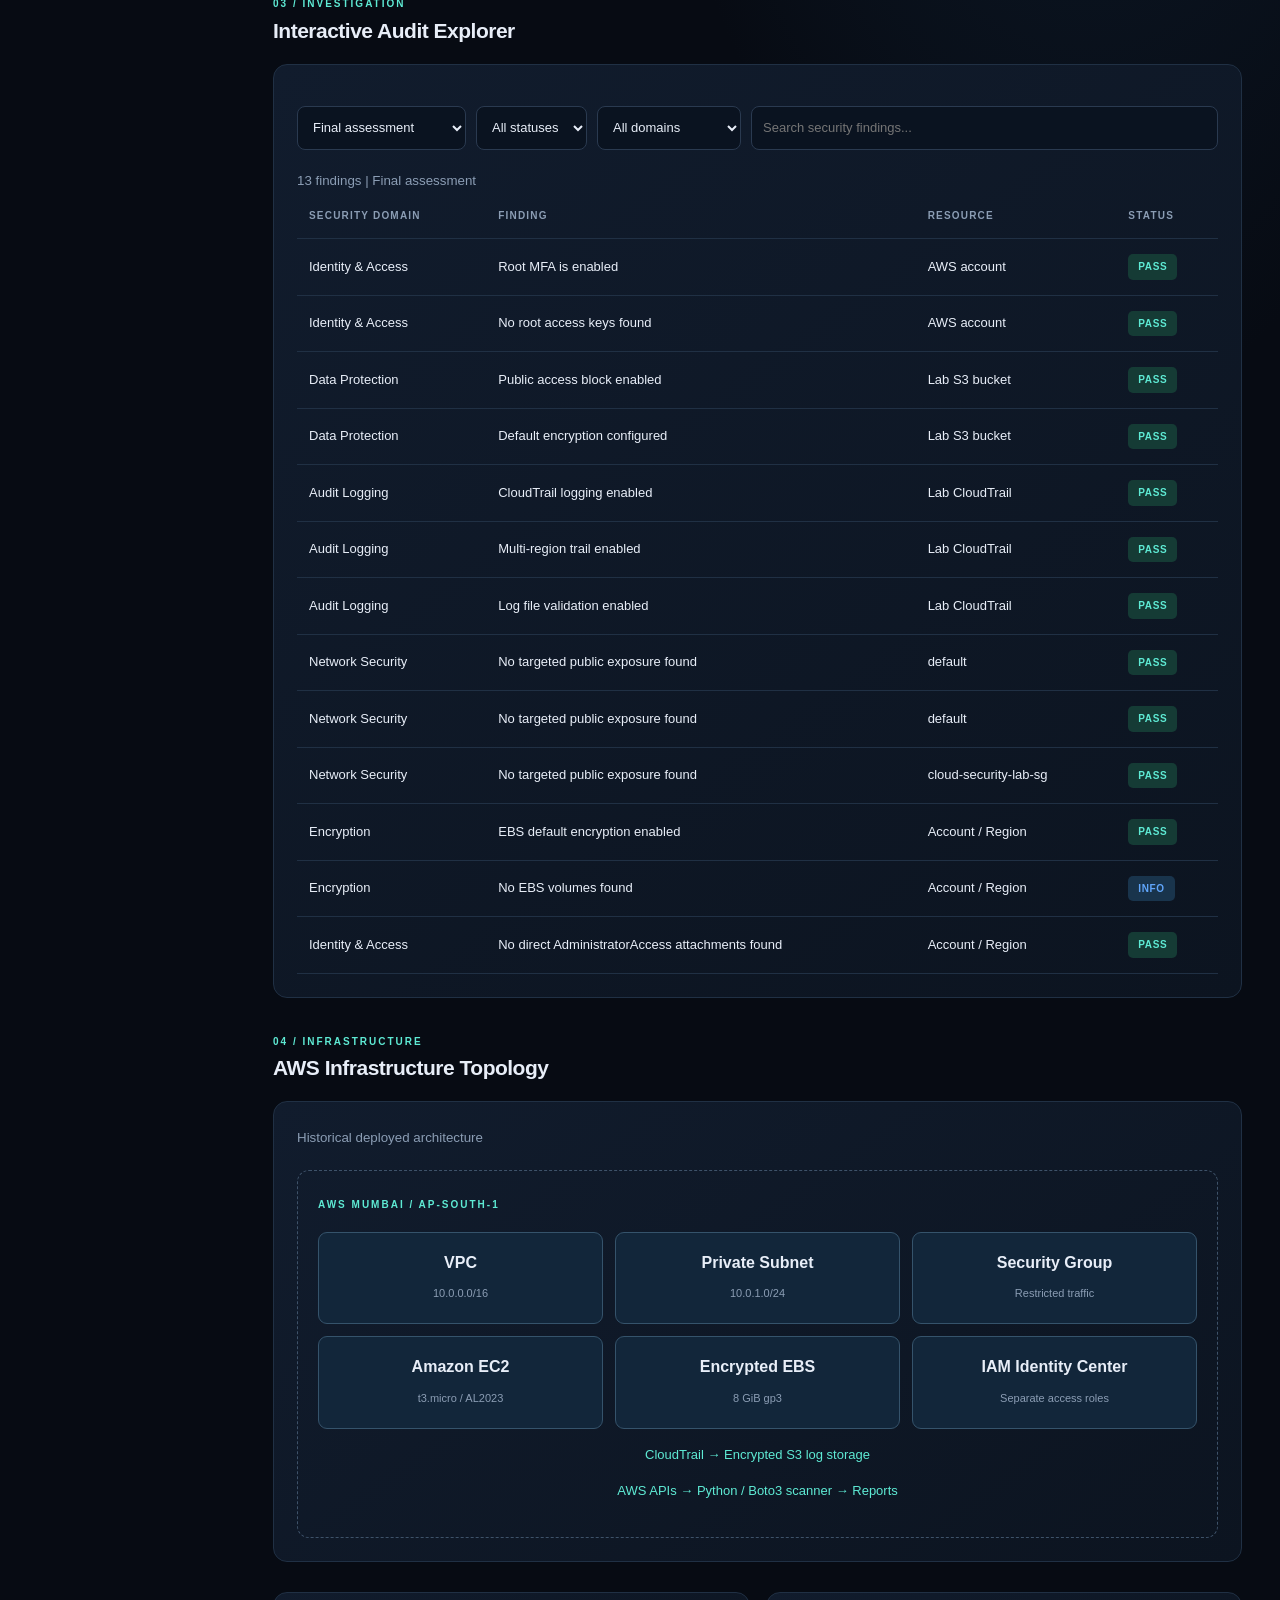
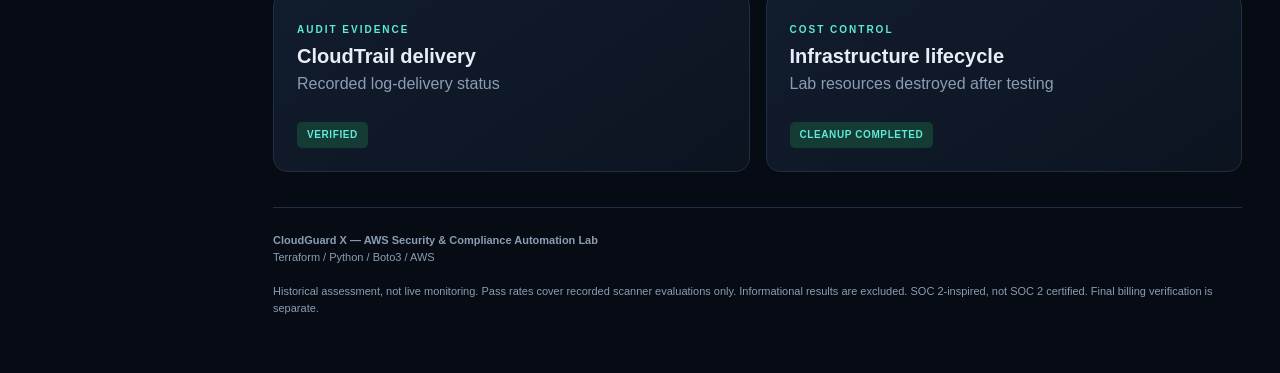
==== commit 29b24ddd: "Fix duplicate dashboard navigation links" ====
--- a/docs/index.html
+++ b/docs/index.html
@@ -543,14 +543,8 @@
    style="color:#60a5fa;background:#142335;">
     07 &nbsp; Get Started
 </a>
-    <a href="personal-audit.html"
-    style="color:#5eead4;background:#133832;">
-    06 &nbsp; Personal Audit
-</a>
-<a href="get-started.html"
-style="color:#60a5fa;background:#142335;">
- 07 &nbsp; Get Started
-</a>
+    
+
   </nav>
 
   <div class="sidebar-bottom">
@@ -565,16 +559,7 @@
 
 <div class="topbar between">
   <span class="muted">WORKSPACE / AWS SECURITY LAB</span>
-  <a class="btn"
-  href="personal-audit.html"
-  style="color:#5eead4;border-color:#297b77;">
-    Launch Personal Audit
-</a>
-<a class="btn"
-   href="get-started.html"
-   style="color:#60a5fa;border-color:#315b84;">
-    Get Started
-</a>
+  
 <a class="btn"
    href="personal-audit.html"
    style="color:#5eead4;border-color:#297b77;">
